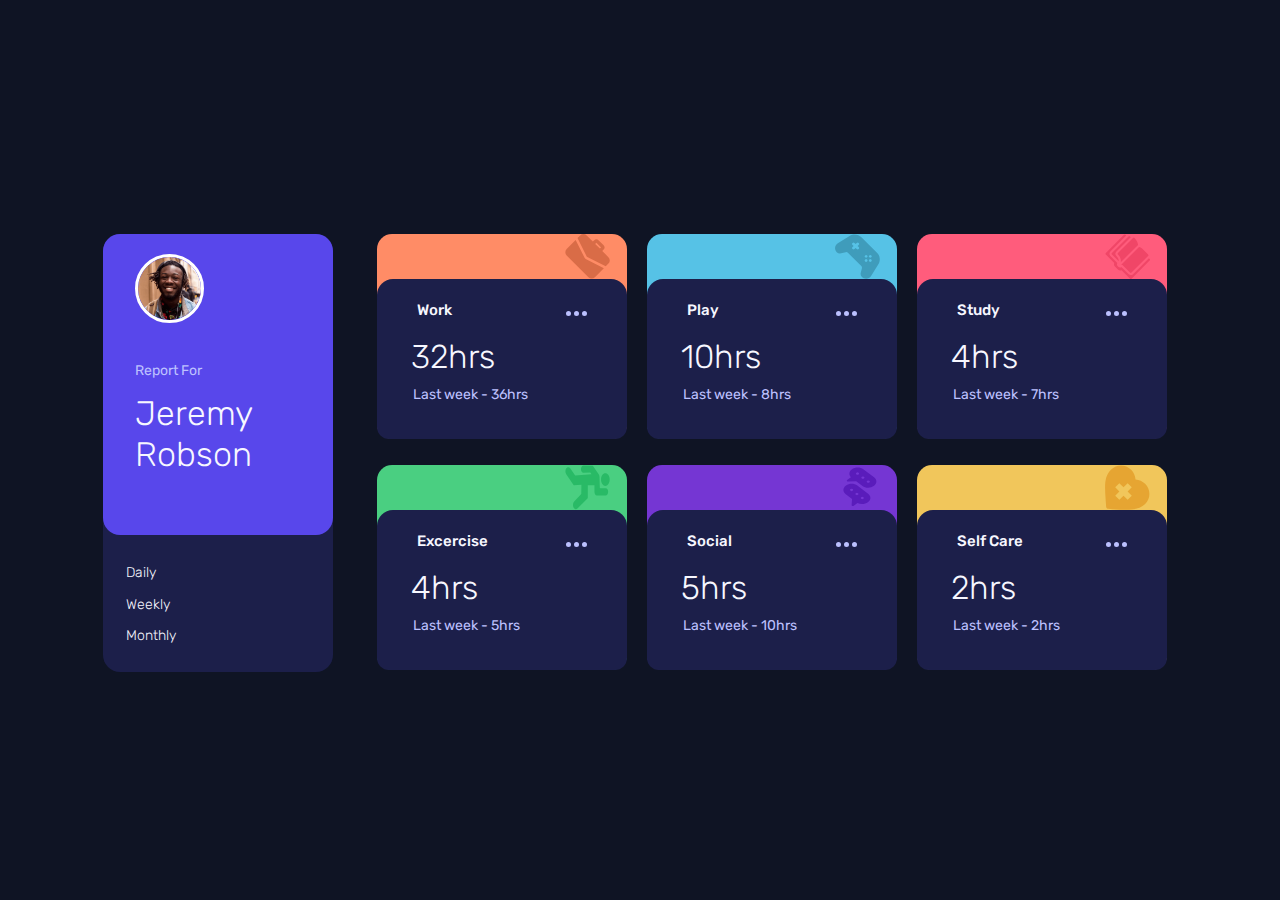
==== index.html @ ad326a50 "I have done design part and responsive" ====
<!DOCTYPE html>
<html lang="en">

<head>
    <meta charset="UTF-8">
    <meta http-equiv="X-UA-Compatible" content="IE=edge">
    <meta name="viewport" content="width=device-width, initial-scale=1.0">
    <!-- displays site properly based on user's device -->
    <link rel="icon" type="image/png" sizes="32x32" href="./images/favicon-32x32.png">
    <title>Frontend Mentor | Time tracking dashboard</title>
    <!--time tracking dhashboard style--->
    <link rel="stylesheet" href="./assets/style.css">
</head>

<body>
    <!--Time tracking dashboard--->
    <div class="wrapper">
        <section class="dhashboard">
            <div class="content">
                <div class="userProfile">
                    <!-- start userProfile-->
                    <div class="details">
                        <img src="./images/image-jeremy.png" alt="jeremy" class="profile_img">
                        <div class="userNameInfo">
                            <span>Report For</span>
                            <h2>Jeremy<br>Robson</h2>
                        </div>
                    </div>
                    <div class="userReportActivites">
                        <div class="dailyReport">
                            <span>Daily</span>
                        </div>
                        <div class="weeklyReport">
                            <span>Weekly</span>
                        </div>
                        <div class="monthlyReport">
                            <span>Monthly</span>
                        </div>
                    </div>
                </div>
                <!-- end userProfile-->
                <!-- start userActivites-->
                <div class="userActivites">
                    <div class="userActivitesTop">
                        <div class="userActivitesBox work">
                            <div class="userActivitesImageInfo workInfoImg">
                                <img src="./images/icon-work.svg" alt="work" class="userAllActivites workImage">
                            </div>
                            <div class="bodyBg">
                                <div class="userActivitesInfo">
                                    <div>
                                        <h3>Work</h3>
                                    </div>
                                    <div>
                                        <img src="./images/icon-ellipsis.svg" alt="ellipsis" class="toggleInfo">
                                    </div>
                                </div>
                                <div class="userActivitesHours">
                                    <h1>32hrs</h1>
                                    <p>Last week - 36hrs</p>
                                </div>
                            </div>
                        </div>
                        <div class="userActivitesBox play">
                            <div class="userActivitesImageInfo">
                                <img src="./images/icon-play.svg" alt="work" class="userAllActivites playImage">
                            </div>
                            <div class="bodyBg">
                                <div class="userActivitesInfo">
                                    <div>
                                        <h3>Play</h3>
                                    </div>
                                    <div>
                                        <img src="./images/icon-ellipsis.svg" alt="ellipsis" class="toggleInfo">
                                    </div>
                                </div>
                                <div class="userActivitesHours">
                                    <h1>10hrs</h1>
                                    <p>Last week - 8hrs</p>
                                </div>
                            </div>
                        </div>
                        <div class="userActivitesBox study">
                            <div class="userActivitesImageInfo">
                                <img src="./images/icon-study.svg" alt="work" class="userAllActivites studyImage">
                            </div>
                            <div class="bodyBg">
                                <div class="userActivitesInfo">
                                    <div>
                                        <h3>Study</h3>
                                    </div>
                                    <div>
                                        <img src="./images/icon-ellipsis.svg" alt="ellipsis" class="toggleInfo">
                                    </div>
                                </div>
                                <div class="userActivitesHours">
                                    <h1>4hrs</h1>
                                    <p>Last week - 7hrs</p>
                                </div>
                            </div>
                        </div>
                    </div>
                    <div class="userActivitesBottom">
                        <div class="userActivitesBox excercise">
                            <div class="userActivitesImageInfo">
                                <img src="./images/icon-exercise.svg" alt="work" class="userAllActivites exerciseImage">
                            </div>
                            <div class="bodyBg">
                                <div class="userActivitesInfo">
                                    <div>
                                        <h3>Excercise</h3>
                                    </div>
                                    <div>
                                        <img src="./images/icon-ellipsis.svg" alt="ellipsis" class="toggleInfo">
                                    </div>
                                </div>
                                <div class="userActivitesHours">
                                    <h1>4hrs</h1>
                                    <p>Last week - 5hrs</p>
                                </div>
                            </div>
                        </div>
                        <div class="userActivitesBox social">
                            <div class="userActivitesImageInfo">
                                <img src="./images/icon-social.svg" alt="work" class="userAllActivites socialImage">
                            </div>
                            <div class="bodyBg">
                                <div class="userActivitesInfo">
                                    <div>
                                        <h3>Social</h3>
                                    </div>
                                    <div>
                                        <img src="./images/icon-ellipsis.svg" alt="ellipsis" class="toggleInfo">
                                    </div>
                                </div>
                                <div class="userActivitesHours">
                                    <h1>5hrs</h1>
                                    <p>Last week - 10hrs</p>
                                </div>
                            </div>
                        </div>
                        <div class="userActivitesBox selfCare">
                            <div class="userActivitesImageInfo">
                                <img src="./images/icon-self-care.svg" alt="work" class="userAllActivites workImage">
                            </div>
                            <div class="bodyBg">
                                <div class="userActivitesInfo">
                                    <div>
                                        <h3>Self Care</h3>
                                    </div>
                                    <div>
                                        <img src="./images/icon-ellipsis.svg" alt="ellipsis" class="toggleInfo">
                                    </div>
                                </div>
                                <div class="userActivitesHours">
                                    <h1>2hrs</h1>
                                    <p>Last week - 2hrs</p>
                                </div>
                            </div>
                        </div>
                    </div>
                </div>
                <!-- start userActivites-->
            </div>
        </section>
    </div>
    <!--Time tracking dashboard--->
</body>

</html>
---- assets/style.css ----
@import url("https://fonts.googleapis.com/css2?family=Dosis:wght@200;300;400;500;600;700;800&family=Lato:ital,wght@0,100;0,300;0,400;0,700;1,100;1,300;1,400&family=Noto+Serif:ital,wght@0,400;0,700;1,400;1,700&family=Poppins:ital,wght@1,500&family=Quattrocento:wght@400;700&family=Rubik:wght@300;400;500&family=Russo+One&family=Work+Sans:ital,wght@0,100;0,200;0,300;0,400;0,500;1,100;1,200;1,300;1,400&display=swap");
* {
    margin: 0px;
    padding: 0px;
    box-sizing: border-box;
}

:root {
    --smallHeading: #f7f7ff;
}

body {
    background-color: rgb(15, 20, 36);
    min-height: 100vh;
    font-family: Rubik, sans-serif;
    display: flex;
    align-items: center;
    justify-content: center;
}

h2,
h3,
span,
h1,
p {
    color: rgb(247, 247, 255);
}


/* wrapper css */

.wrapper {
    padding-top: 30px;
}

.dhashboard .content {
    display: flex;
    justify-content: center;
    flex-direction: row;
    flex-wrap: wrap;
}


/* userProfile css */

.dhashboard .content .userProfile {
    display: flex;
    flex-direction: column;
    justify-content: space-between;
    background: rgb(28, 31, 74);
    margin-right: 34px;
    height: 100%;
    border-radius: 17px;
}

.dhashboard .content .userProfile .details {
    background-color: rgb(88, 71, 235);
    height: 100%;
    padding: 0px 80px 59.9px 32px;
    border-radius: 17px;
    width: 100%;
}

.dhashboard .content .userProfile .details img {
    width: 69px;
    height: 69px;
    margin: 20px 0px 33px;
    border: 3px solid white;
    border-radius: 50%;
    object-fit: cover;
}

.dhashboard .content .userProfile .details span {
    font-weight: 400;
    font-size: 14px;
    margin-bottom: 14px;
    display: inline-block;
    color: rgb(189, 193, 255);
}

.dhashboard .content .userProfile .details h2 {
    font-weight: 300;
    overflow-wrap: break-word;
    font-size: 34px;
}

.dhashboard .content .userProfile .userReportActivites {
    padding: 15px 23px;
}

.dhashboard .content .userProfile .userReportActivites div {
    margin: 12.5px 0px;
}

.dhashboard .content .userProfile .userReportActivites div span {
    font-weight: 300;
    font-size: 14px;
}


/* userActivites css */

.dhashboard .content .userActivites {
    display: flex;
    flex-direction: column;
}

 :is( .userActivites) .userActivitesTop,
.userActivitesBottom {
    display: flex;
    flex-direction: row;
    max-width: 1000px;
    margin: 0 auto;
    flex-wrap: wrap;
    justify-content: center;
}

:is( .userActivites) .work {
    background-color: hsl(15, 100%, 70%);
}

:is( .userActivites) .play {
    background-color: hsl(195, 74%, 62%);
}

:is( .userActivites) .study {
    background-color: hsl(348, 100%, 68%);
}

:is(.userActivites) .excercise {
    background-color: hsl(145, 58%, 55%);
}

:is( .userActivites) .social {
    background-color: hsl(264, 64%, 52%);
}

:is( .userActivites) .selfCare {
    background-color: hsl(43, 84%, 65%);
}

 :is( .userActivites) .userActivitesBox {
    min-width: 250px;
    max-width: 250px;
    flex: 1 1 250px;
    margin: 0 10px 26px 10px;
    border-radius: 15px;
}

.userActivitesBox .userActivitesImageInfo {
    display: flex;
    justify-content: flex-end;
}

 :is( .userActivitesTop,
.userActivitesBottom) .userActivitesBox img.userAllActivites {
    width: 45px;
    height: 45px;
    margin-right: 17px;
}

:is( .userActivitesTop,
.userActivitesBottom) .userActivitesBox .bodyBg {
    padding-bottom: 36px;
    background: hsl(235, 46%, 20%);
    padding-top: 22px;
    border-top-right-radius: 16px;
    border-top-left-radius: 16px;
    border-bottom-right-radius: 12px;
    border-bottom-left-radius: 12px;
}

:is( .userActivitesTop,
.userActivitesBottom) .userActivitesBox .userActivitesInfo {
    display: flex;
    flex-direction: row;
    justify-content: space-between;
    padding: 0 40px;
}

:is( .userActivitesTop,
.userActivitesBottom) .userActivitesBox .userActivitesInfo img {
    cursor: pointer;
}

:is( .userActivitesTop,
.userActivitesBottom) .userActivitesBox .userActivitesInfo h3 {
    font-size: 15px;
    font-weight: 500;
    color: var(--smallHeading);
}

:is( .userActivitesTop,
.userActivitesBottom) .userActivitesBox .userActivitesHours h1 {
    font-size: 33px;
    font-weight: 300;
    padding-left: 34px;
    margin-top: 17px;
}

:is( .userActivitesTop,
.userActivitesBottom) .userActivitesBox .userActivitesHours p {
    font-size: 14px;
    padding-left: 36px;
    margin-top: 10px;
    color: rgb(189, 193, 255);
    font-weight: 400;
}


/* time tracking dhashboard css */

@media only screen and (max-width: 1050px) {
    .dhashboard .content .userProfile {
        margin-right: 0;
        margin-bottom: 40px;
    }
    .dhashboard .content .userProfile .userReportActivites {
        display: flex;
        justify-content: space-between;
        align-items: center;
    }
}
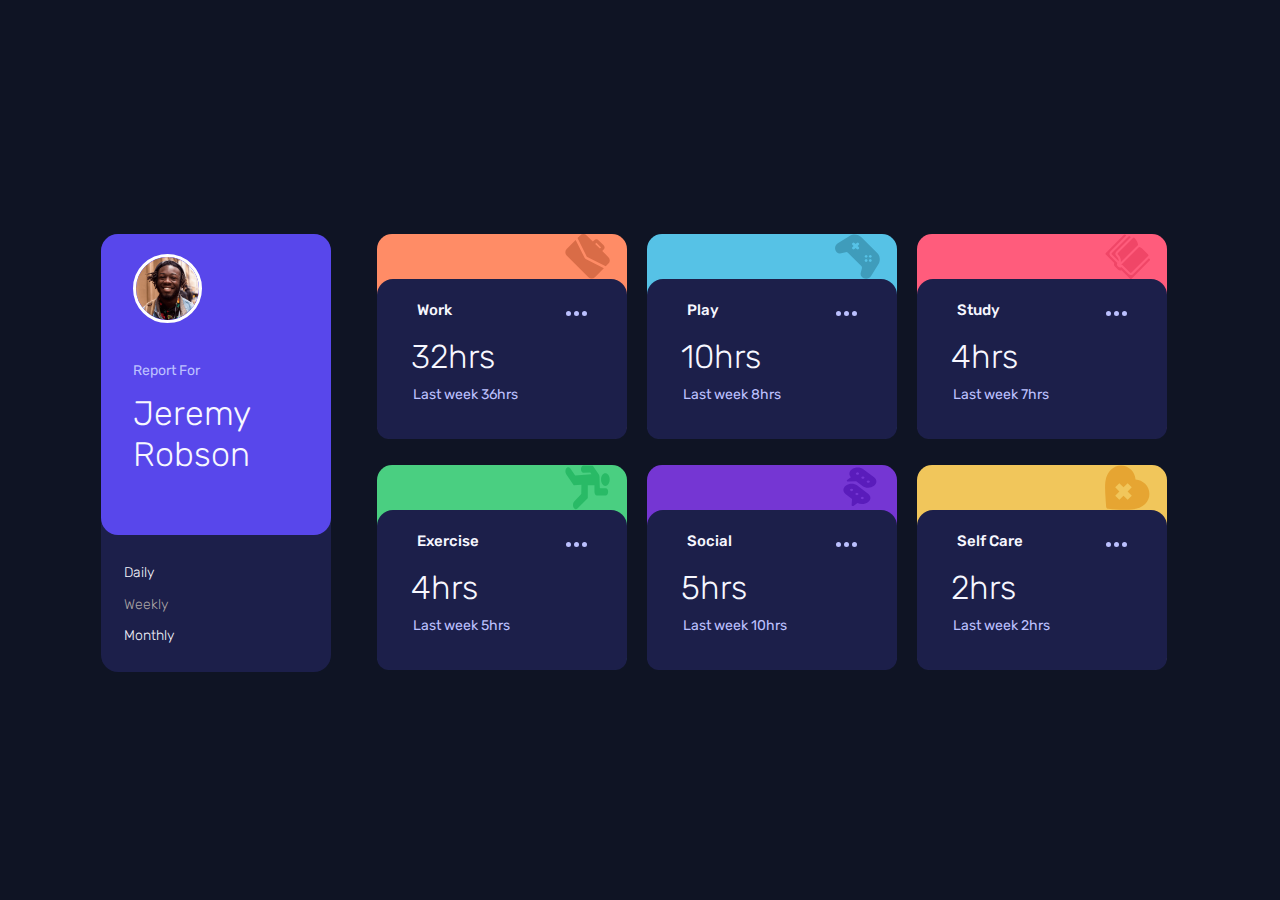
==== commit 54b4c536: "I have done my work" ====
--- a/index.html
+++ b/index.html
@@ -28,20 +28,19 @@
                     </div>
                     <div class="userReportActivites">
                         <div class="dailyReport">
-                            <span>Daily</span>
+                            <span id="daily">Daily</span>
                         </div>
                         <div class="weeklyReport">
-                            <span>Weekly</span>
+                            <span id="weekly" class="active">Weekly</span>
                         </div>
                         <div class="monthlyReport">
-                            <span>Monthly</span>
+                            <span id="monthly">Monthly</span>
                         </div>
                     </div>
                 </div>
                 <!-- end userProfile-->
                 <!-- start userActivites-->
                 <div class="userActivites">
-                    <div class="userActivitesTop">
                         <div class="userActivitesBox work">
                             <div class="userActivitesImageInfo workInfoImg">
                                 <img src="./images/icon-work.svg" alt="work" class="userAllActivites workImage">
@@ -61,110 +60,14 @@
                                 </div>
                             </div>
                         </div>
-                        <div class="userActivitesBox play">
-                            <div class="userActivitesImageInfo">
-                                <img src="./images/icon-play.svg" alt="work" class="userAllActivites playImage">
-                            </div>
-                            <div class="bodyBg">
-                                <div class="userActivitesInfo">
-                                    <div>
-                                        <h3>Play</h3>
-                                    </div>
-                                    <div>
-                                        <img src="./images/icon-ellipsis.svg" alt="ellipsis" class="toggleInfo">
-                                    </div>
-                                </div>
-                                <div class="userActivitesHours">
-                                    <h1>10hrs</h1>
-                                    <p>Last week - 8hrs</p>
-                                </div>
-                            </div>
-                        </div>
-                        <div class="userActivitesBox study">
-                            <div class="userActivitesImageInfo">
-                                <img src="./images/icon-study.svg" alt="work" class="userAllActivites studyImage">
-                            </div>
-                            <div class="bodyBg">
-                                <div class="userActivitesInfo">
-                                    <div>
-                                        <h3>Study</h3>
-                                    </div>
-                                    <div>
-                                        <img src="./images/icon-ellipsis.svg" alt="ellipsis" class="toggleInfo">
-                                    </div>
-                                </div>
-                                <div class="userActivitesHours">
-                                    <h1>4hrs</h1>
-                                    <p>Last week - 7hrs</p>
-                                </div>
-                            </div>
-                        </div>
-                    </div>
-                    <div class="userActivitesBottom">
-                        <div class="userActivitesBox excercise">
-                            <div class="userActivitesImageInfo">
-                                <img src="./images/icon-exercise.svg" alt="work" class="userAllActivites exerciseImage">
-                            </div>
-                            <div class="bodyBg">
-                                <div class="userActivitesInfo">
-                                    <div>
-                                        <h3>Excercise</h3>
-                                    </div>
-                                    <div>
-                                        <img src="./images/icon-ellipsis.svg" alt="ellipsis" class="toggleInfo">
-                                    </div>
-                                </div>
-                                <div class="userActivitesHours">
-                                    <h1>4hrs</h1>
-                                    <p>Last week - 5hrs</p>
-                                </div>
-                            </div>
-                        </div>
-                        <div class="userActivitesBox social">
-                            <div class="userActivitesImageInfo">
-                                <img src="./images/icon-social.svg" alt="work" class="userAllActivites socialImage">
-                            </div>
-                            <div class="bodyBg">
-                                <div class="userActivitesInfo">
-                                    <div>
-                                        <h3>Social</h3>
-                                    </div>
-                                    <div>
-                                        <img src="./images/icon-ellipsis.svg" alt="ellipsis" class="toggleInfo">
-                                    </div>
-                                </div>
-                                <div class="userActivitesHours">
-                                    <h1>5hrs</h1>
-                                    <p>Last week - 10hrs</p>
-                                </div>
-                            </div>
-                        </div>
-                        <div class="userActivitesBox selfCare">
-                            <div class="userActivitesImageInfo">
-                                <img src="./images/icon-self-care.svg" alt="work" class="userAllActivites workImage">
-                            </div>
-                            <div class="bodyBg">
-                                <div class="userActivitesInfo">
-                                    <div>
-                                        <h3>Self Care</h3>
-                                    </div>
-                                    <div>
-                                        <img src="./images/icon-ellipsis.svg" alt="ellipsis" class="toggleInfo">
-                                    </div>
-                                </div>
-                                <div class="userActivitesHours">
-                                    <h1>2hrs</h1>
-                                    <p>Last week - 2hrs</p>
-                                </div>
-                            </div>
-                        </div>
-                    </div>
                 </div>
                 <!-- start userActivites-->
             </div>
         </section>
     </div>
     <!--Time tracking dashboard--->
+    <script src="./assets/json.js"></script>
+    <script src="./assets/app.js"></script>
 </body>
 
 </html>--- a/assets/style.css
+++ b/assets/style.css
@@ -95,21 +95,15 @@
 .dhashboard .content .userProfile .userReportActivites div span {
     font-weight: 300;
     font-size: 14px;
+    cursor: pointer;
 }
 
 
 /* userActivites css */
-
-.dhashboard .content .userActivites {
-    display: flex;
-    flex-direction: column;
-}
-
- :is( .userActivites) .userActivitesTop,
-.userActivitesBottom {
+ .userActivites {
     display: flex;
     flex-direction: row;
-    max-width: 1000px;
+    max-width: 815px;
     margin: 0 auto;
     flex-wrap: wrap;
     justify-content: center;
@@ -152,15 +146,13 @@
     justify-content: flex-end;
 }
 
- :is( .userActivitesTop,
-.userActivitesBottom) .userActivitesBox img.userAllActivites {
+ :is( .userActivites) .userActivitesBox img.userAllActivites {
     width: 45px;
     height: 45px;
     margin-right: 17px;
 }
 
-:is( .userActivitesTop,
-.userActivitesBottom) .userActivitesBox .bodyBg {
+:is( .userActivites) .userActivitesBox .bodyBg {
     padding-bottom: 36px;
     background: hsl(235, 46%, 20%);
     padding-top: 22px;
@@ -170,36 +162,31 @@
     border-bottom-left-radius: 12px;
 }
 
-:is( .userActivitesTop,
-.userActivitesBottom) .userActivitesBox .userActivitesInfo {
+:is( .userActivites) .userActivitesBox .userActivitesInfo {
     display: flex;
     flex-direction: row;
     justify-content: space-between;
     padding: 0 40px;
 }
 
-:is( .userActivitesTop,
-.userActivitesBottom) .userActivitesBox .userActivitesInfo img {
+:is( .userActivites) .userActivitesBox .userActivitesInfo img {
     cursor: pointer;
 }
 
-:is( .userActivitesTop,
-.userActivitesBottom) .userActivitesBox .userActivitesInfo h3 {
+:is( .userActivites) .userActivitesBox .userActivitesInfo h3 {
     font-size: 15px;
     font-weight: 500;
     color: var(--smallHeading);
 }
 
-:is( .userActivitesTop,
-.userActivitesBottom) .userActivitesBox .userActivitesHours h1 {
+:is( .userActivites) .userActivitesBox .userActivitesHours h1 {
     font-size: 33px;
     font-weight: 300;
     padding-left: 34px;
     margin-top: 17px;
 }
 
-:is( .userActivitesTop,
-.userActivitesBottom) .userActivitesBox .userActivitesHours p {
+:is( .userActivites) .userActivitesBox .userActivitesHours p {
     font-size: 14px;
     padding-left: 36px;
     margin-top: 10px;
@@ -220,4 +207,7 @@
         justify-content: space-between;
         align-items: center;
     }
+}
+.active{
+    color: #aba5a5;
 }